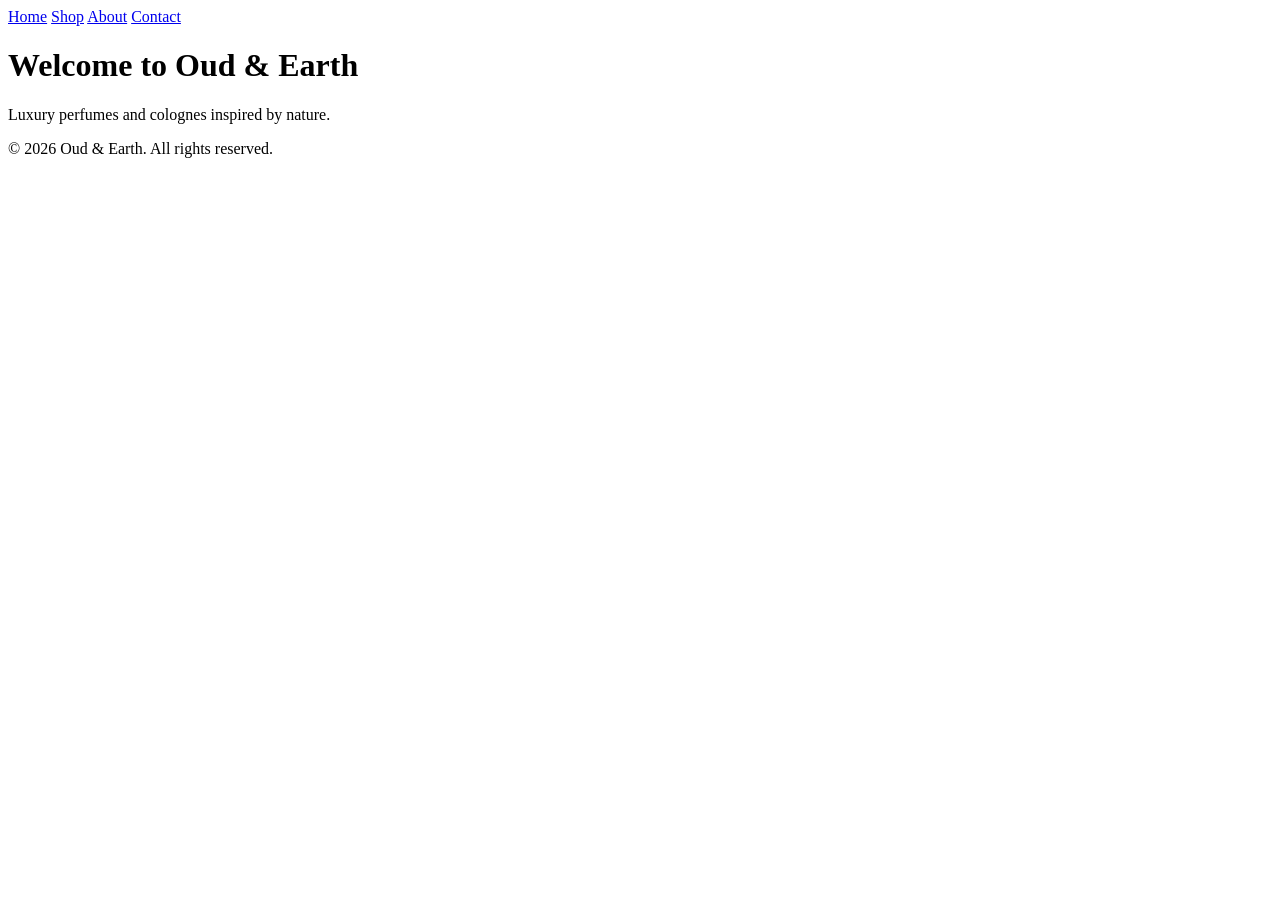
==== index.html @ ce4ffd70 "Add index.html skeleton" ====
<!DOCTYPE html>
<html lang="en">
<head>
  <meta charset="UTF-8" />
  <meta name="viewport" content="width=device-width, initial-scale=1.0"/>
  <title>Oud & Earth | Luxury Fragrances</title>
</head>
<body>

  <header>
    <nav>
      <a href="index.html">Home</a>
      <a href="shop.html">Shop</a>
      <a href="about.html">About</a>
      <a href="contact.html">Contact</a>
    </nav>
  </header>

  <main>
    <h1>Welcome to Oud & Earth</h1>
    <p>Luxury perfumes and colognes inspired by nature.</p>
  </main>

  <footer>
    <p>&copy; 2026 Oud & Earth. All rights reserved.</p>
  </footer>

</body>
</html>
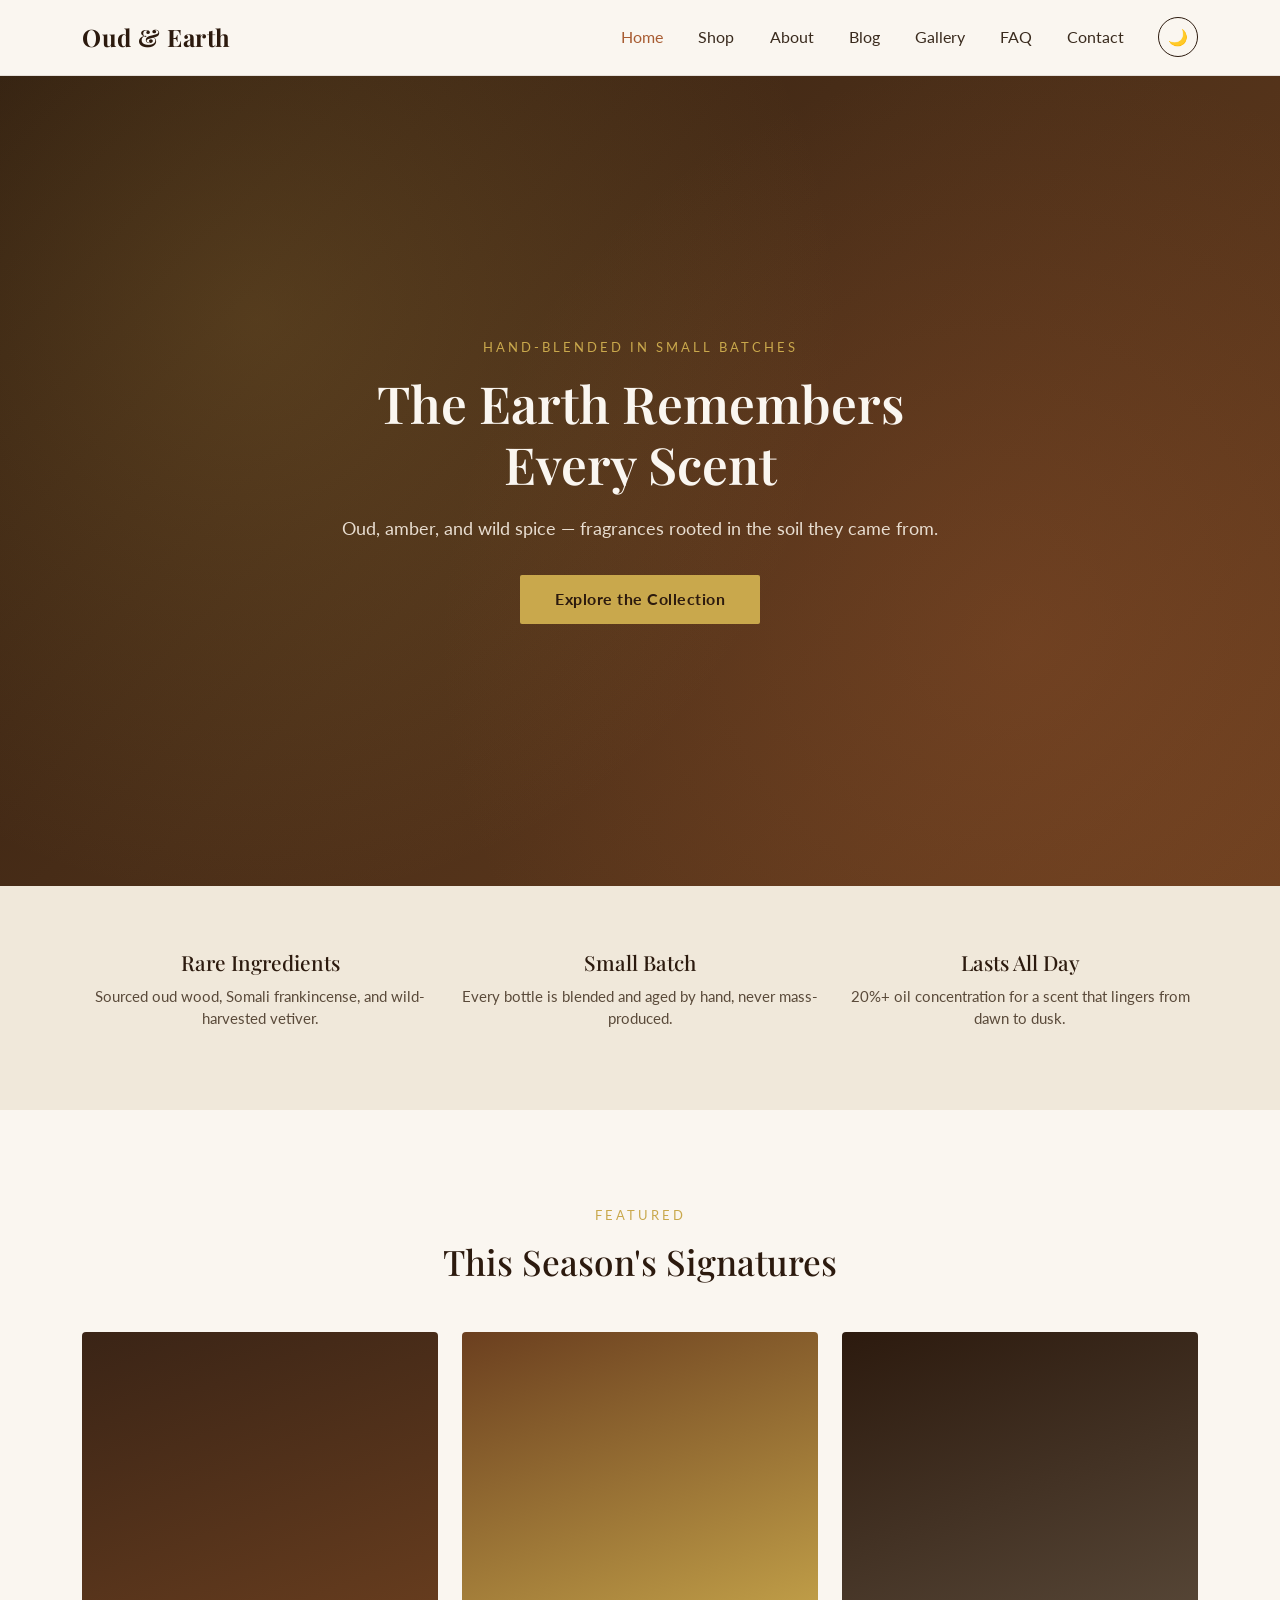
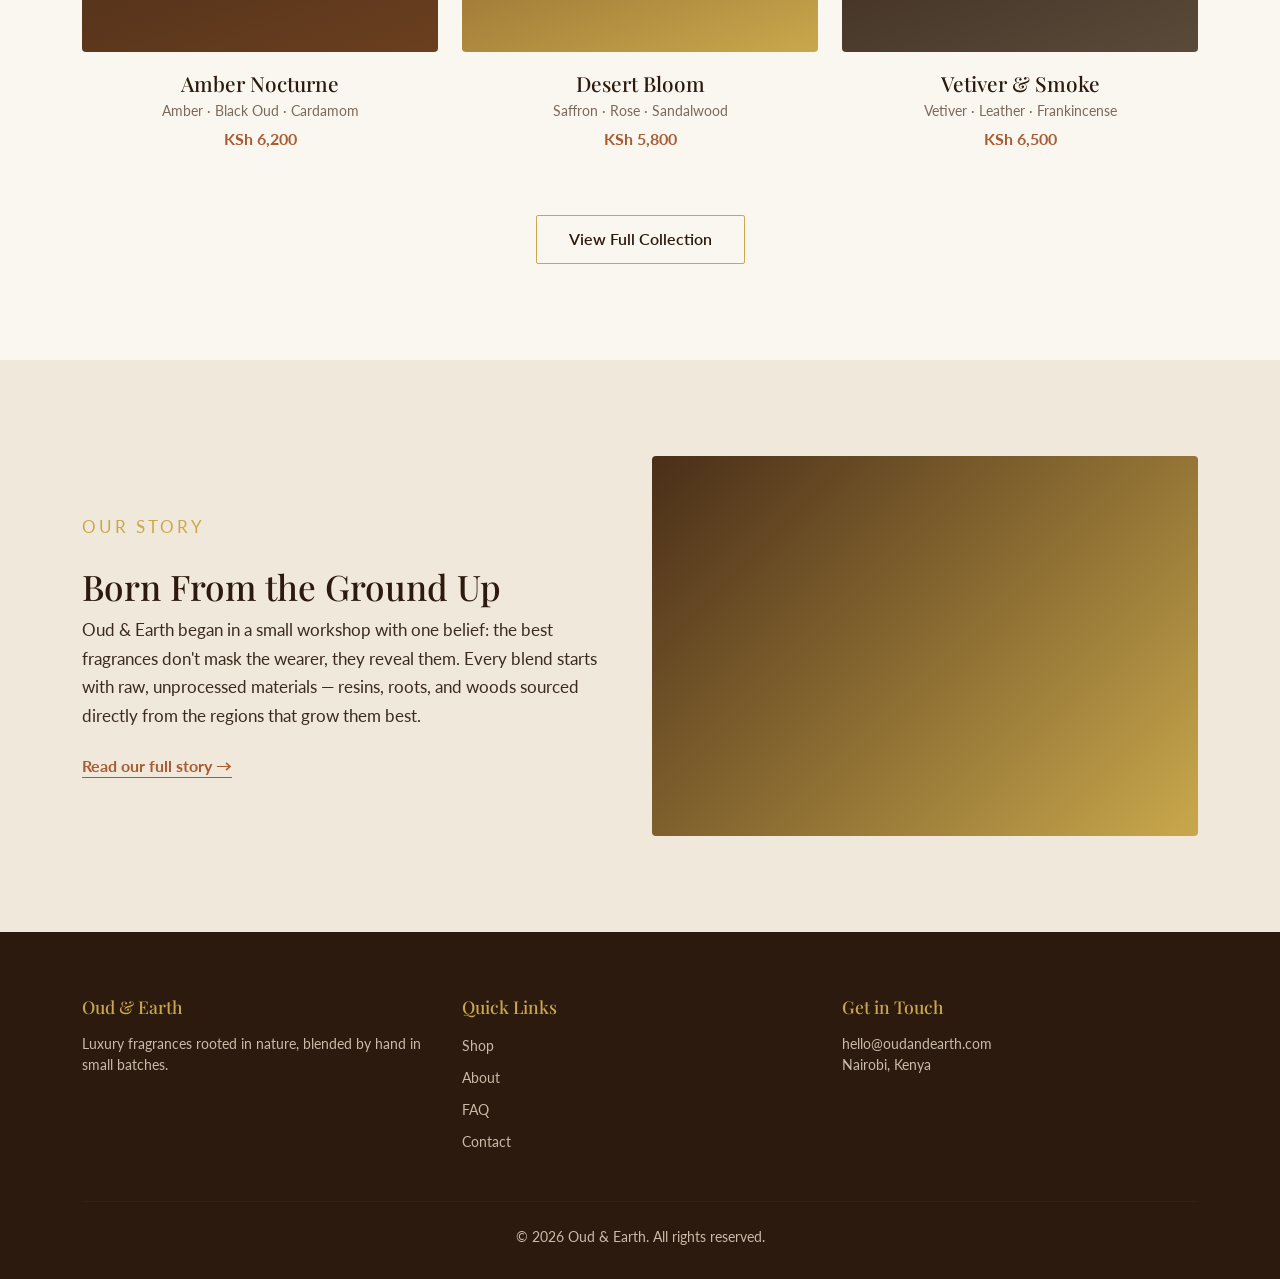
==== commit 9fd7c398: "Build home page hero, featured scents, and brand story sections" ====
--- a/index.html
+++ b/index.html
@@ -2,28 +2,160 @@
 <html lang="en">
 <head>
   <meta charset="UTF-8" />
-  <meta name="viewport" content="width=device-width, initial-scale=1.0"/>
-  <title>Oud & Earth | Luxury Fragrances</title>
+  <meta name="viewport" content="width=device-width, initial-scale=1.0" />
+  <title>Oud & Earth | Luxury Perfumes & Colognes</title>
+
+  <!-- Bootstrap 5 -->
+  <link href="https://cdnjs.cloudflare.com/ajax/libs/twitter-bootstrap/5.3.3/css/bootstrap.min.css" rel="stylesheet">
+
+  <!-- Google Fonts -->
+  <link rel="preconnect" href="https://fonts.googleapis.com">
+  <link href="https://fonts.googleapis.com/css2?family=Playfair+Display:wght@500;600;700&family=Lato:wght@300;400;700&display=swap" rel="stylesheet">
+
+  <!-- Custom CSS -->
+  <link rel="stylesheet" href="css/style.css">
 </head>
 <body>
 
-  <header>
-    <nav>
-      <a href="index.html">Home</a>
-      <a href="shop.html">Shop</a>
-      <a href="about.html">About</a>
-      <a href="contact.html">Contact</a>
-    </nav>
+  <!-- ===== NAVBAR ===== -->
+  <nav class="navbar navbar-expand-lg fixed-top" id="mainNav">
+    <div class="container">
+      <a class="navbar-brand" href="index.html">Oud &amp; Earth</a>
+      <button class="navbar-toggler" type="button" data-bs-toggle="collapse" data-bs-target="#navMenu" aria-label="Toggle navigation">
+        <span class="navbar-toggler-icon"></span>
+      </button>
+      <div class="collapse navbar-collapse" id="navMenu">
+        <ul class="navbar-nav ms-auto">
+          <li class="nav-item"><a class="nav-link active" href="index.html">Home</a></li>
+          <li class="nav-item"><a class="nav-link" href="shop.html">Shop</a></li>
+          <li class="nav-item"><a class="nav-link" href="about.html">About</a></li>
+          <li class="nav-item"><a class="nav-link" href="blog.html">Blog</a></li>
+          <li class="nav-item"><a class="nav-link" href="gallery.html">Gallery</a></li>
+          <li class="nav-item"><a class="nav-link" href="faq.html">FAQ</a></li>
+          <li class="nav-item"><a class="nav-link" href="contact.html">Contact</a></li>
+        </ul>
+        <button id="themeToggle" class="btn-theme ms-lg-3 mt-3 mt-lg-0" aria-label="Toggle dark mode">🌙</button>
+      </div>
+    </div>
+  </nav>
+
+  <!-- ===== HERO ===== -->
+  <header class="hero">
+    <div class="hero-overlay"></div>
+    <div class="container hero-content text-center">
+      <p class="eyebrow">Hand-blended in small batches</p>
+      <h1 class="hero-title">The Earth Remembers<br>Every Scent</h1>
+      <p class="hero-sub">Oud, amber, and wild spice — fragrances rooted in the soil they came from.</p>
+      <a href="shop.html" class="btn btn-gold">Explore the Collection</a>
+    </div>
   </header>
 
-  <main>
-    <h1>Welcome to Oud & Earth</h1>
-    <p>Luxury perfumes and colognes inspired by nature.</p>
-  </main>
+  <!-- ===== INTRO STRIP ===== -->
+  <section class="intro-strip">
+    <div class="container">
+      <div class="row text-center gy-4">
+        <div class="col-md-4">
+          <h3>Rare Ingredients</h3>
+          <p>Sourced oud wood, Somali frankincense, and wild-harvested vetiver.</p>
+        </div>
+        <div class="col-md-4">
+          <h3>Small Batch</h3>
+          <p>Every bottle is blended and aged by hand, never mass-produced.</p>
+        </div>
+        <div class="col-md-4">
+          <h3>Lasts All Day</h3>
+          <p>20%+ oil concentration for a scent that lingers from dawn to dusk.</p>
+        </div>
+      </div>
+    </div>
+  </section>
 
-  <footer>
-    <p>&copy; 2026 Oud & Earth. All rights reserved.</p>
+  <!-- ===== FEATURED SCENTS ===== -->
+  <section class="featured">
+    <div class="container">
+      <p class="eyebrow text-center">Featured</p>
+      <h2 class="section-title text-center mb-5">This Season's Signatures</h2>
+      <div class="row g-4">
+
+        <div class="col-md-4">
+          <div class="scent-card">
+            <div class="scent-image scent-1"></div>
+            <h4>Amber Nocturne</h4>
+            <p class="scent-notes">Amber · Black Oud · Cardamom</p>
+            <p class="price">KSh 6,200</p>
+          </div>
+        </div>
+
+        <div class="col-md-4">
+          <div class="scent-card">
+            <div class="scent-image scent-2"></div>
+            <h4>Desert Bloom</h4>
+            <p class="scent-notes">Saffron · Rose · Sandalwood</p>
+            <p class="price">KSh 5,800</p>
+          </div>
+        </div>
+
+        <div class="col-md-4">
+          <div class="scent-card">
+            <div class="scent-image scent-3"></div>
+            <h4>Vetiver & Smoke</h4>
+            <p class="scent-notes">Vetiver · Leather · Frankincense</p>
+            <p class="price">KSh 6,500</p>
+          </div>
+        </div>
+
+      </div>
+      <div class="text-center mt-5">
+        <a href="shop.html" class="btn btn-outline-gold">View Full Collection</a>
+      </div>
+    </div>
+  </section>
+
+  <!-- ===== BRAND STORY TEASER ===== -->
+  <section class="story">
+    <div class="container">
+      <div class="row align-items-center gy-4">
+        <div class="col-lg-6">
+          <p class="eyebrow">Our Story</p>
+          <h2 class="section-title">Born From the Ground Up</h2>
+          <p>Oud & Earth began in a small workshop with one belief: the best fragrances don't mask the wearer, they reveal them. Every blend starts with raw, unprocessed materials — resins, roots, and woods sourced directly from the regions that grow them best.</p>
+          <a href="about.html" class="link-gold">Read our full story &rarr;</a>
+        </div>
+        <div class="col-lg-6">
+          <div class="story-image"></div>
+        </div>
+      </div>
+    </div>
+  </section>
+
+  <!-- ===== FOOTER ===== -->
+  <footer class="site-footer">
+    <div class="container">
+      <div class="row gy-4">
+        <div class="col-md-4">
+          <h5>Oud &amp; Earth</h5>
+          <p>Luxury fragrances rooted in nature, blended by hand in small batches.</p>
+        </div>
+        <div class="col-md-4">
+          <h5>Quick Links</h5>
+          <ul class="footer-links">
+            <li><a href="shop.html">Shop</a></li>
+            <li><a href="about.html">About</a></li>
+            <li><a href="faq.html">FAQ</a></li>
+            <li><a href="contact.html">Contact</a></li>
+          </ul>
+        </div>
+        <div class="col-md-4">
+          <h5>Get in Touch</h5>
+          <p>hello@oudandearth.com<br>Nairobi, Kenya</p>
+        </div>
+      </div>
+      <hr>
+      <p class="text-center small mb-0">&copy; 2026 Oud &amp; Earth. All rights reserved.</p>
+    </div>
   </footer>
 
+  <script src="https://cdnjs.cloudflare.com/ajax/libs/twitter-bootstrap/5.3.3/js/bootstrap.bundle.min.js"></script>
+  <script src="js/main.js"></script>
 </body>
 </html>
--- a/css/style.css
+++ b/css/style.css
@@ -0,0 +1,325 @@
+/* ============================
+   OUD & EARTH — CUSTOM STYLES
+   ============================ */
+
+:root {
+  --color-bg: #FAF6F0;
+  --color-dark: #2C1A0E;
+  --color-gold: #C9A84C;
+  --color-terracotta: #A85C32;
+  --color-text: #3A2B1E;
+  --font-display: 'Playfair Display', serif;
+  --font-body: 'Lato', sans-serif;
+}
+
+* {
+  box-sizing: border-box;
+}
+
+body {
+  font-family: var(--font-body);
+  color: var(--color-text);
+  background-color: var(--color-bg);
+  margin: 0;
+  padding-top: 76px;
+}
+
+h1, h2, h3, h4, h5 {
+  font-family: var(--font-display);
+  color: var(--color-dark);
+}
+
+a {
+  text-decoration: none;
+}
+
+/* ===== NAVBAR ===== */
+#mainNav {
+  background-color: var(--color-bg);
+  border-bottom: 1px solid rgba(44, 26, 14, 0.1);
+  padding: 0.9rem 0;
+  transition: background-color 0.3s ease;
+}
+
+.navbar-brand {
+  font-family: var(--font-display);
+  font-size: 1.5rem;
+  font-weight: 700;
+  color: var(--color-dark) !important;
+  letter-spacing: 0.5px;
+}
+
+.nav-link {
+  font-family: var(--font-body);
+  color: var(--color-text) !important;
+  font-weight: 400;
+  margin: 0 0.6rem;
+  position: relative;
+}
+
+.nav-link.active,
+.nav-link:hover {
+  color: var(--color-terracotta) !important;
+}
+
+.btn-theme {
+  background: none;
+  border: 1px solid var(--color-dark);
+  border-radius: 50px;
+  width: 40px;
+  height: 40px;
+  cursor: pointer;
+  font-size: 1rem;
+}
+
+/* ===== HERO ===== */
+.hero {
+  position: relative;
+  min-height: 90vh;
+  display: flex;
+  align-items: center;
+  justify-content: center;
+  background: linear-gradient(135deg, #2C1A0E 0%, #4A2E18 45%, #6B3F1F 100%);
+  overflow: hidden;
+}
+
+.hero-overlay {
+  position: absolute;
+  inset: 0;
+  background:
+    radial-gradient(circle at 20% 30%, rgba(201, 168, 76, 0.18), transparent 50%),
+    radial-gradient(circle at 80% 70%, rgba(168, 92, 50, 0.25), transparent 50%);
+}
+
+.hero-content {
+  position: relative;
+  z-index: 2;
+  padding: 2rem 1rem;
+  max-width: 800px;
+}
+
+.eyebrow {
+  font-family: var(--font-body);
+  text-transform: uppercase;
+  letter-spacing: 3px;
+  font-size: 0.8rem;
+  color: var(--color-gold);
+  margin-bottom: 1rem;
+}
+
+.hero-title {
+  font-size: 3.2rem;
+  font-weight: 600;
+  color: #FAF6F0;
+  line-height: 1.2;
+  margin-bottom: 1.2rem;
+}
+
+.hero-sub {
+  font-size: 1.15rem;
+  color: #E8DDD0;
+  margin-bottom: 2rem;
+}
+
+.btn-gold {
+  background-color: var(--color-gold);
+  color: var(--color-dark);
+  font-weight: 700;
+  padding: 0.8rem 2.2rem;
+  border-radius: 2px;
+  border: none;
+  letter-spacing: 0.5px;
+  transition: all 0.3s ease;
+}
+
+.btn-gold:hover {
+  background-color: #b8943f;
+  color: var(--color-dark);
+  transform: translateY(-2px);
+}
+
+.btn-outline-gold {
+  border: 1.5px solid var(--color-gold);
+  color: var(--color-dark);
+  font-weight: 600;
+  padding: 0.7rem 2rem;
+  border-radius: 2px;
+  transition: all 0.3s ease;
+}
+
+.btn-outline-gold:hover {
+  background-color: var(--color-gold);
+  color: var(--color-dark);
+}
+
+/* ===== INTRO STRIP ===== */
+.intro-strip {
+  background-color: #F0E8DA;
+  padding: 4rem 0;
+}
+
+.intro-strip h3 {
+  font-size: 1.3rem;
+  margin-bottom: 0.6rem;
+}
+
+.intro-strip p {
+  font-size: 0.95rem;
+  color: #5A4A3A;
+}
+
+/* ===== FEATURED SCENTS ===== */
+.featured {
+  padding: 6rem 0;
+}
+
+.section-title {
+  font-size: 2.2rem;
+}
+
+.scent-card {
+  text-align: center;
+  transition: transform 0.3s ease;
+}
+
+.scent-card:hover {
+  transform: translateY(-6px);
+}
+
+.scent-image {
+  height: 320px;
+  border-radius: 4px;
+  margin-bottom: 1.2rem;
+  background-size: cover;
+  background-position: center;
+}
+
+.scent-1 { background: linear-gradient(160deg, #3A2416, #6B3F1F); }
+.scent-2 { background: linear-gradient(160deg, #6B3F1F, #C9A84C); }
+.scent-3 { background: linear-gradient(160deg, #2C1A0E, #5A4A3A); }
+
+.scent-card h4 {
+  font-size: 1.3rem;
+  margin-bottom: 0.3rem;
+}
+
+.scent-notes {
+  font-size: 0.85rem;
+  color: #7A6A5A;
+  margin-bottom: 0.4rem;
+}
+
+.price {
+  font-weight: 700;
+  color: var(--color-terracotta);
+}
+
+/* ===== STORY SECTION ===== */
+.story {
+  background-color: #F0E8DA;
+  padding: 6rem 0;
+}
+
+.story p {
+  font-size: 1.05rem;
+  line-height: 1.7;
+  margin-bottom: 1.5rem;
+}
+
+.story-image {
+  height: 380px;
+  border-radius: 4px;
+  background: linear-gradient(135deg, #4A2E18, #C9A84C);
+}
+
+.link-gold {
+  color: var(--color-terracotta);
+  font-weight: 700;
+  border-bottom: 1px solid var(--color-terracotta);
+  padding-bottom: 2px;
+}
+
+/* ===== FOOTER ===== */
+.site-footer {
+  background-color: var(--color-dark);
+  color: #E8DDD0;
+  padding: 4rem 0 2rem;
+}
+
+.site-footer h5 {
+  color: var(--color-gold);
+  font-size: 1.1rem;
+  margin-bottom: 1rem;
+}
+
+.site-footer p {
+  font-size: 0.9rem;
+  color: #C9BBA8;
+}
+
+.footer-links {
+  list-style: none;
+  padding: 0;
+}
+
+.footer-links li {
+  margin-bottom: 0.5rem;
+}
+
+.footer-links a {
+  color: #C9BBA8;
+  font-size: 0.9rem;
+}
+
+.footer-links a:hover {
+  color: var(--color-gold);
+}
+
+.site-footer hr {
+  border-color: rgba(255, 255, 255, 0.1);
+  margin: 2rem 0 1.5rem;
+}
+
+/* ===== DARK MODE ===== */
+body.dark-mode {
+  background-color: #1C120A;
+  color: #E8DDD0;
+}
+
+body.dark-mode #mainNav {
+  background-color: #1C120A;
+  border-bottom-color: rgba(255, 255, 255, 0.08);
+}
+
+body.dark-mode .navbar-brand,
+body.dark-mode .nav-link {
+  color: #E8DDD0 !important;
+}
+
+body.dark-mode .intro-strip,
+body.dark-mode .story {
+  background-color: #271A10;
+}
+
+body.dark-mode h1, body.dark-mode h2, body.dark-mode h3, body.dark-mode h4 {
+  color: #F4ECE0;
+}
+
+body.dark-mode .intro-strip p,
+body.dark-mode .scent-notes,
+body.dark-mode .story p {
+  color: #B8A992;
+}
+
+/* ===== RESPONSIVE ===== */
+@media (max-width: 768px) {
+  .hero-title {
+    font-size: 2.2rem;
+  }
+  .featured, .story {
+    padding: 3.5rem 0;
+  }
+  .story-image {
+    height: 260px;
+  }
+}
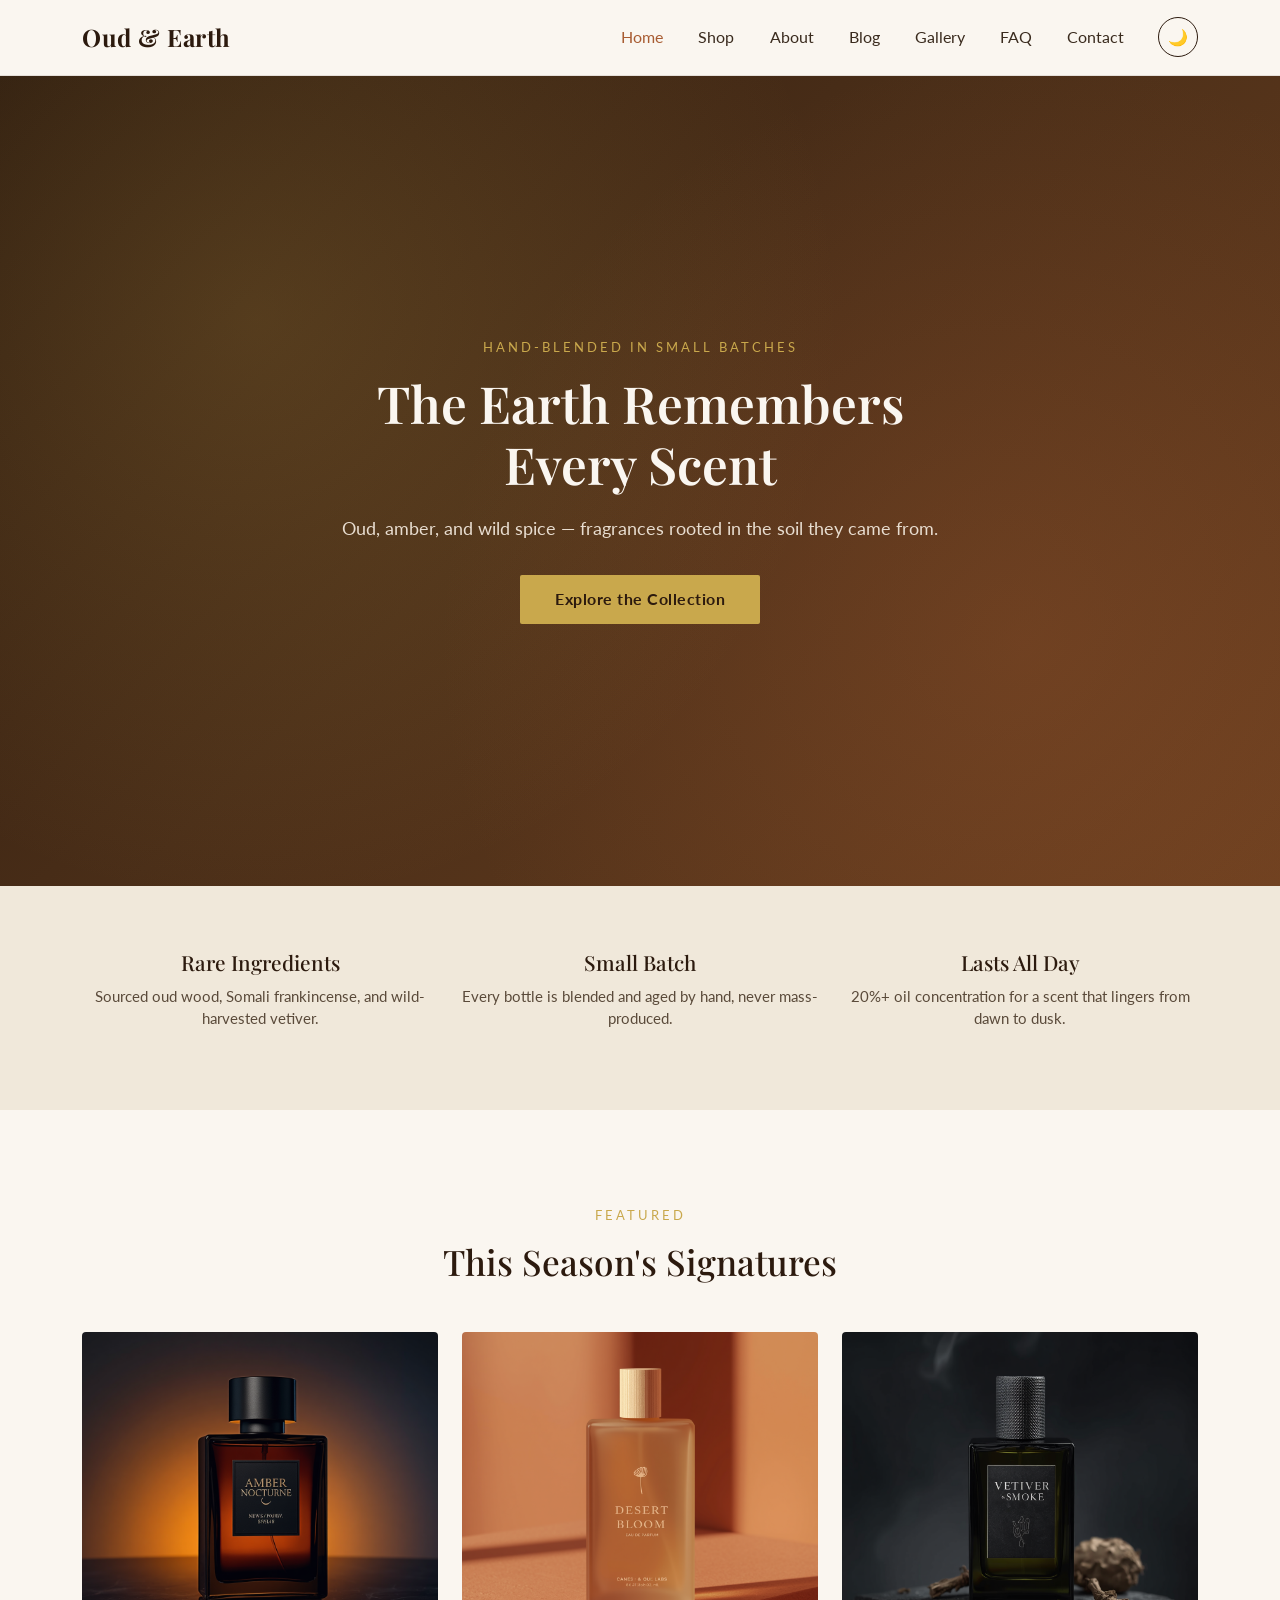
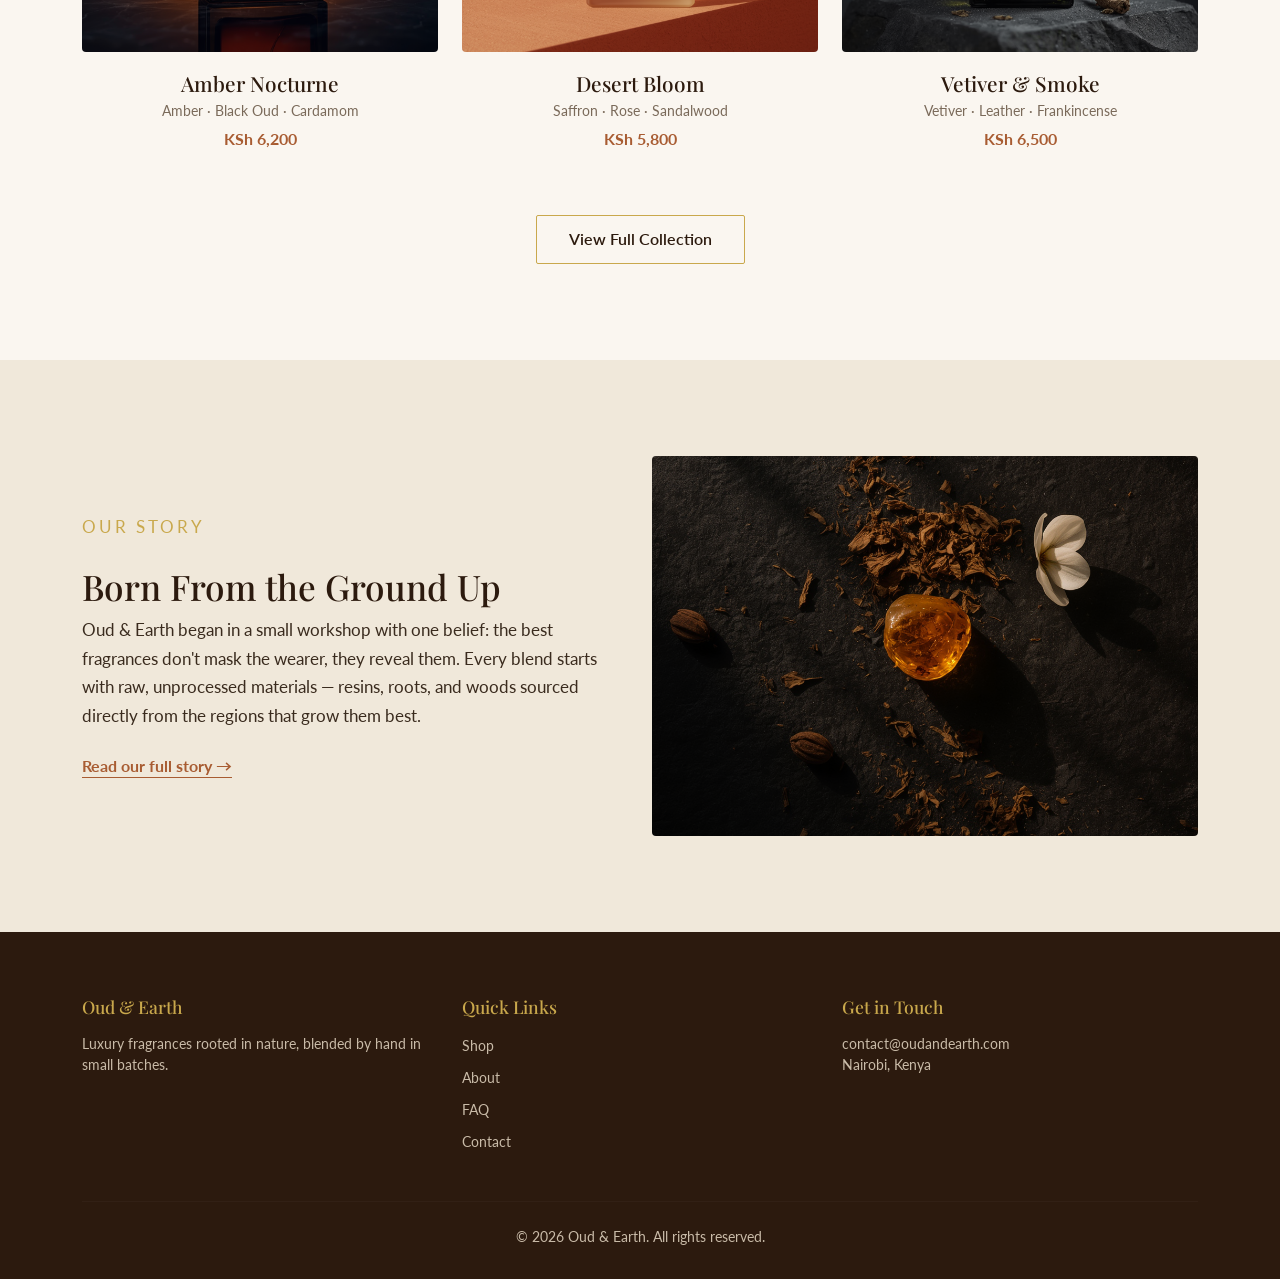
==== commit 79e31da8: "Update footer contact details across all pages" ====
--- a/index.html
+++ b/index.html
@@ -4,8 +4,9 @@
   <meta charset="UTF-8" />
   <meta name="viewport" content="width=device-width, initial-scale=1.0" />
   <title>Oud & Earth | Luxury Perfumes & Colognes</title>
-
-  <!-- Bootstrap 5 -->
+  <link rel="icon" href="data:image/svg+xml,<svg xmlns=%22http://www.w3.org/2000/svg%22 viewBox=%220 0 100 100%22><text y=%22.9em%22 font-size=%2290%22>🌿</text></svg>">
+ 
+<!-- Bootstrap 5 -->
   <link href="https://cdnjs.cloudflare.com/ajax/libs/twitter-bootstrap/5.3.3/css/bootstrap.min.css" rel="stylesheet">
 
   <!-- Google Fonts -->
@@ -147,7 +148,7 @@
         </div>
         <div class="col-md-4">
           <h5>Get in Touch</h5>
-          <p>hello@oudandearth.com<br>Nairobi, Kenya</p>
+          <p>contact@oudandearth.com<br>Nairobi, Kenya</p>
         </div>
       </div>
       <hr>
--- a/css/style.css
+++ b/css/style.css
@@ -177,6 +177,12 @@
   font-size: 2.2rem;
 }
 
+.scent-card-link {
+  text-decoration: none;
+  color: inherit;
+  display: block;
+}
+
 .scent-card {
   text-align: center;
   transition: transform 0.3s ease;
@@ -194,9 +200,9 @@
   background-position: center;
 }
 
-.scent-1 { background: linear-gradient(160deg, #3A2416, #6B3F1F); }
-.scent-2 { background: linear-gradient(160deg, #6B3F1F, #C9A84C); }
-.scent-3 { background: linear-gradient(160deg, #2C1A0E, #5A4A3A); }
+.scent-1 { background-image: url('../assets/images/amber-nocturne.png');background-size: cover; background-position: center; }
+.scent-2 { background-image: url('../assets/images/desert-bloom.png');background-size: cover; background-position: center; }
+.scent-3 { background-image: url('../assets/images/vetiver-smoke.png');background-size: cover; background-position: center; }
 
 .scent-card h4 {
   font-size: 1.3rem;
@@ -229,7 +235,9 @@
 .story-image {
   height: 380px;
   border-radius: 4px;
-  background: linear-gradient(135deg, #4A2E18, #C9A84C);
+  background-image: url('../assets/images/our-story.jpg');
+  background-size: cover;
+  background-position: center;
 }
 
 .link-gold {
@@ -311,6 +319,654 @@
   color: #B8A992;
 }
 
+/* ===== PAGE HEADER (About, Shop, etc.) ===== */
+.page-header {
+  background: linear-gradient(135deg, #2C1A0E 0%, #4A2E18 100%);
+  padding: 7rem 0 4rem;
+}
+
+.page-header .eyebrow {
+  color: var(--color-gold);
+}
+
+.page-title {
+  color: #FAF6F0;
+  font-size: 2.6rem;
+}
+
+/* ===== ABOUT PAGE ===== */
+.about-section,
+.process-section {
+  padding: 5rem 0;
+}
+
+.about-section p,
+.process-section p {
+  font-size: 1.05rem;
+  line-height: 1.7;
+  margin-bottom: 1.3rem;
+}
+
+.about-image {
+  height: 380px;
+  border-radius: 4px;
+}
+
+.about-image-1 {
+  background-image: url('../assets/images/about-workshop.jpg');
+  background-size: cover;
+  background-position: center;
+}
+
+.about-image-2 {
+  background-image: url('../assets/images/about-process.jpg');
+  background-size: cover;
+  background-position: center;
+}
+
+.values-section {
+  background-color: #F0E8DA;
+  padding: 5rem 0;
+}
+
+.value-card {
+  background-color: var(--color-bg);
+  padding: 2.5rem 1.8rem;
+  border-radius: 4px;
+  height: 100%;
+  text-align: center;
+  box-shadow: 0 4px 16px rgba(44, 26, 14, 0.06);
+}
+
+.value-icon {
+  font-size: 2.2rem;
+  margin-bottom: 1rem;
+}
+
+.value-card h4 {
+  font-size: 1.2rem;
+  margin-bottom: 0.7rem;
+}
+
+.value-card p {
+  font-size: 0.92rem;
+  color: #5A4A3A;
+}
+
+.team-section {
+  padding: 5rem 0;
+}
+
+.team-photo {
+  width: 150px;
+  height: 150px;
+  border-radius: 50%;
+  margin: 0 auto 1.2rem;
+}
+
+.team-photo-1 { background: linear-gradient(135deg, #C9A84C, #6B3F1F); }
+.team-photo-2 { background: linear-gradient(135deg, #A85C32, #2C1A0E); }
+.team-photo-3 { background: linear-gradient(135deg, #6B3F1F, #A85C32); }
+
+.team-card h5 {
+  font-size: 1.1rem;
+  margin-bottom: 0.2rem;
+}
+
+.team-role {
+  font-size: 0.88rem;
+  color: #7A6A5A;
+}
+
+.about-cta {
+  background-color: #F0E8DA;
+  padding: 5rem 0;
+}
+
+body.dark-mode .page-header {
+  background: linear-gradient(135deg, #15100A 0%, #2C1A0E 100%);
+}
+
+body.dark-mode .values-section,
+body.dark-mode .about-cta {
+  background-color: #271A10;
+}
+
+body.dark-mode .value-card {
+  background-color: #2C1A0E;
+}
+
+body.dark-mode .value-card p,
+body.dark-mode .team-role {
+  color: #B8A992;
+}
+
+/* ===== CONTACT PAGE ===== */
+.contact-section {
+  padding: 5rem 0;
+}
+
+.contact-info-item {
+  margin-bottom: 2rem;
+}
+
+.contact-info-item h5 {
+  font-size: 1rem;
+  margin-bottom: 0.4rem;
+}
+
+.contact-info-item p {
+  font-size: 0.95rem;
+  color: #5A4A3A;
+  margin: 0;
+}
+
+.form-label {
+  font-weight: 600;
+  font-size: 0.9rem;
+  color: var(--color-dark);
+}
+
+.optional {
+  font-weight: 400;
+  color: #9A8A78;
+  font-size: 0.82rem;
+}
+
+.form-control,
+.form-select {
+  border: 1px solid #D9CCB8;
+  border-radius: 3px;
+  padding: 0.65rem 0.9rem;
+  font-family: var(--font-body);
+}
+
+.form-control:focus,
+.form-select:focus {
+  border-color: var(--color-gold);
+  box-shadow: 0 0 0 3px rgba(201, 168, 76, 0.2);
+}
+
+.form-control.is-invalid,
+.form-select.is-invalid {
+  border-color: #B23A2F;
+}
+
+.error-message {
+  color: #B23A2F;
+  font-size: 0.82rem;
+  margin-top: 0.3rem;
+  min-height: 1.1rem;
+}
+
+.form-success {
+  display: none;
+  margin-top: 1.5rem;
+  padding: 1rem 1.3rem;
+  background-color: #E5F0DF;
+  border: 1px solid #8FB07C;
+  border-radius: 4px;
+  color: #355C28;
+  font-size: 0.95rem;
+}
+
+.map-section {
+  height: 0;
+}
+
+.map-placeholder {
+  height: 280px;
+  background: linear-gradient(135deg, #4A2E18, #A85C32);
+  display: flex;
+  align-items: center;
+  justify-content: center;
+  color: #FAF6F0;
+  font-size: 1.1rem;
+  font-weight: 600;
+}
+
+body.dark-mode .contact-info-item p {
+  color: #B8A992;
+}
+
+body.dark-mode .form-control,
+body.dark-mode .form-select {
+  background-color: #2C1A0E;
+  border-color: #4A3A2A;
+  color: #E8DDD0;
+}
+
+/* ===== SHOP PAGE ===== */
+.shop-section {
+  padding: 5rem 0;
+}
+
+.filter-bar {
+  display: flex;
+  justify-content: center;
+  gap: 0.8rem;
+  flex-wrap: wrap;
+}
+
+.filter-btn {
+  background: none;
+  border: 1px solid #D9CCB8;
+  color: var(--color-text);
+  padding: 0.5rem 1.5rem;
+  border-radius: 30px;
+  font-family: var(--font-body);
+  font-size: 0.9rem;
+  cursor: pointer;
+  transition: all 0.25s ease;
+}
+
+.filter-btn:hover {
+  border-color: var(--color-gold);
+  color: var(--color-terracotta);
+}
+
+.filter-btn.active {
+  background-color: var(--color-dark);
+  border-color: var(--color-dark);
+  color: #FAF6F0;
+}
+
+.scent-4 { background-image: url('../assets/images/iron-cedar.png'); background-size: cover; background-position: center; }
+.scent-5 { background-image: url('../assets/images/jasmine-veil.png'); background-size: cover; background-position: center; }
+.scent-6 { background-image: url('../assets/images/wild-frankincense.png'); background-size: cover; background-position: center; }
+
+#noResults {
+  color: #7A6A5A;
+  font-style: italic;
+}
+
+body.dark-mode .filter-btn {
+  border-color: #4A3A2A;
+  color: #E8DDD0;
+}
+
+body.dark-mode .filter-btn.active {
+  background-color: var(--color-gold);
+  border-color: var(--color-gold);
+  color: #2C1A0E;
+}
+
+/* ===== PRODUCT DETAIL PAGE ===== */
+.breadcrumb-bar {
+  background-color: #F0E8DA;
+  padding: 1rem 0;
+  font-size: 0.88rem;
+  margin-top: 76px;
+}
+
+.breadcrumb-bar a {
+  color: #7A6A5A;
+}
+
+.breadcrumb-bar a:hover {
+  color: var(--color-terracotta);
+}
+
+.breadcrumb-bar span {
+  color: var(--color-dark);
+  font-weight: 600;
+}
+
+.product-detail {
+  padding: 4rem 0;
+}
+
+.product-detail-image {
+  height: 460px;
+  border-radius: 4px;
+  background-size: cover;
+  background-position: center;
+  background-image: url('../assets/images/amber-nocturne.png');
+}
+
+.product-title {
+  font-size: 2.4rem;
+  margin-bottom: 0.5rem;
+}
+
+.product-price {
+  font-size: 1.4rem;
+  font-weight: 700;
+  color: var(--color-terracotta);
+  margin-bottom: 1.5rem;
+}
+
+.product-description {
+  font-size: 1.02rem;
+  line-height: 1.7;
+  color: #5A4A3A;
+  margin-bottom: 2rem;
+}
+
+.notes-table {
+  border-top: 1px solid #E2D5C0;
+}
+
+.notes-row {
+  display: flex;
+  justify-content: space-between;
+  padding: 0.8rem 0;
+  border-bottom: 1px solid #E2D5C0;
+  font-size: 0.95rem;
+}
+
+.notes-label {
+  font-weight: 600;
+  color: var(--color-dark);
+}
+
+.related-section {
+  background-color: #F0E8DA;
+  padding: 5rem 0;
+}
+
+body.dark-mode .breadcrumb-bar {
+  background-color: #271A10;
+}
+
+body.dark-mode .breadcrumb-bar span {
+  color: #F4ECE0;
+}
+
+body.dark-mode .product-description {
+  color: #B8A992;
+}
+
+body.dark-mode .notes-table,
+body.dark-mode .notes-row {
+  border-color: #4A3A2A;
+}
+
+body.dark-mode .notes-label {
+  color: #F4ECE0;
+}
+
+body.dark-mode .related-section {
+  background-color: #271A10;
+}
+
+/* ===== BLOG PAGE ===== */
+.featured-post-section {
+  padding: 5rem 0;
+}
+ 
+.featured-post-section p {
+  font-size: 1.05rem;
+  line-height: 1.7;
+  margin-bottom: 1.3rem;
+  color: #5A4A3A;
+}
+ 
+.blog-image {
+  height: 320px;
+  border-radius: 4px;
+}
+ 
+.blog-image-1 { background-image: url('../assets/images/blog-featured.jpg'); background-size: cover; background-position: center; }
+.blog-image-2 { background-image: url('../assets/images/blog-2.jpg'); background-size: cover; background-position: center; }
+.blog-image-3 { background-image: url('../assets/images/blog-3.jpg'); background-size: cover; background-position: center; }
+.blog-image-4 { background-image: url('../assets/images/blog-4.jpg'); background-size: cover; background-position: center; }
+.blog-image-5 { background-image: url('../assets/images/blog-5.jpg'); background-size: cover; background-position: center; }
+.blog-image-6 { background-image: url('../assets/images/blog-6.jpg'); background-size: cover; background-position: center; }
+ 
+.blog-grid-section {
+  background-color: #F0E8DA;
+  padding: 5rem 0;
+}
+ 
+.blog-card {
+  background-color: var(--color-bg);
+  border-radius: 4px;
+  overflow: hidden;
+  padding-bottom: 1.5rem;
+  height: 100%;
+}
+ 
+.blog-card .blog-image {
+  height: 200px;
+  border-radius: 4px 4px 0 0;
+  margin-bottom: 1rem;
+}
+ 
+.blog-card h4 {
+  font-size: 1.15rem;
+  padding: 0 1.3rem;
+  margin-bottom: 0.6rem;
+}
+ 
+.blog-card p {
+  font-size: 0.92rem;
+  color: #5A4A3A;
+  padding: 0 1.3rem;
+}
+ 
+.blog-date {
+  font-size: 0.78rem;
+  text-transform: uppercase;
+  letter-spacing: 1px;
+  color: var(--color-gold);
+  padding: 0 1.3rem;
+  margin-bottom: 0.4rem;
+}
+ 
+.blog-card .link-gold {
+  padding: 0 1.3rem;
+  display: inline-block;
+}
+ 
+body.dark-mode .featured-post-section p {
+  color: #B8A992;
+}
+ 
+body.dark-mode .blog-grid-section {
+  background-color: #271A10;
+}
+ 
+body.dark-mode .blog-card {
+  background-color: #2C1A0E;
+}
+ 
+body.dark-mode .blog-card p {
+  color: #B8A992;
+}
+
+/* ===== GALLERY PAGE ===== */
+.gallery-section {
+  padding: 5rem 0;
+}
+ 
+.gallery-grid {
+  display: grid;
+  grid-template-columns: repeat(4, 1fr);
+  gap: 1.2rem;
+}
+ 
+.gallery-item {
+  position: relative;
+  border-radius: 4px;
+  overflow: hidden;
+  cursor: pointer;
+}
+ 
+.gallery-large {
+  grid-column: span 2;
+  grid-row: span 2;
+}
+ 
+.gallery-image {
+  width: 100%;
+  height: 220px;
+  background-size: cover;
+  background-position: center;
+  transition: transform 0.4s ease;
+}
+ 
+.gallery-large .gallery-image {
+  height: 100%;
+}
+ 
+.gallery-item:hover .gallery-image {
+  transform: scale(1.06);
+}
+ 
+.gallery-img-1 { background-image: url('../assets/images/gallery-1.jpg'); background-size: cover; background-position: center; }
+.gallery-img-2 { background-image: url('../assets/images/gallery-2.jpg'); background-size: cover; background-position: center; }
+.gallery-img-3 { background-image: url('../assets/images/gallery-3.jpg'); background-size: cover; background-position: center; }
+.gallery-img-4 { background-image: url('../assets/images/gallery-4.jpg'); background-size: cover; background-position: center; }
+.gallery-img-5 { background-image: url('../assets/images/gallery-5.jpg'); background-size: cover; background-position: center; }
+.gallery-img-6 { background-image: url('../assets/images/gallery-6.jpg'); background-size: cover; background-position: center; }
+ 
+.gallery-caption {
+  position: absolute;
+  bottom: 0;
+  left: 0;
+  right: 0;
+  padding: 0.8rem 1rem;
+  background: linear-gradient(to top, rgba(0,0,0,0.65), transparent);
+  color: #FAF6F0;
+  font-size: 0.85rem;
+  opacity: 0;
+  transition: opacity 0.3s ease;
+}
+ 
+.gallery-item:hover .gallery-caption,
+.gallery-item:focus .gallery-caption {
+  opacity: 1;
+}
+ 
+/* Lightbox */
+.lightbox {
+  display: none;
+  position: fixed;
+  inset: 0;
+  background: rgba(20, 12, 7, 0.92);
+  z-index: 1050;
+  align-items: center;
+  justify-content: center;
+  flex-direction: column;
+  padding: 2rem;
+}
+ 
+.lightbox.open {
+  display: flex;
+}
+ 
+.lightbox-image {
+  width: 100%;
+  max-width: 700px;
+  height: 60vh;
+  border-radius: 4px;
+  background-size: cover;
+  background-position: center;
+}
+ 
+.lightbox-caption {
+  color: #FAF6F0;
+  margin-top: 1rem;
+  font-size: 1rem;
+}
+ 
+.lightbox-close {
+  position: absolute;
+  top: 2rem;
+  right: 2rem;
+  background: none;
+  border: none;
+  color: #FAF6F0;
+  font-size: 2.2rem;
+  line-height: 1;
+  cursor: pointer;
+}
+
+
+/* ===== FAQ PAGE ===== */
+.faq-section {
+  padding: 5rem 0;
+}
+ 
+.faq-section .eyebrow {
+  margin-top: 1rem;
+  margin-bottom: 0.8rem;
+}
+ 
+.accordion-item {
+  border: none;
+  border-bottom: 1px solid #E2D5C0;
+  background-color: transparent;
+}
+ 
+.accordion-button {
+  font-family: var(--font-display);
+  font-size: 1.05rem;
+  color: var(--color-dark);
+  background-color: transparent;
+  padding: 1.2rem 0;
+  box-shadow: none;
+}
+ 
+.accordion-button:not(.collapsed) {
+  color: var(--color-terracotta);
+  background-color: transparent;
+  box-shadow: none;
+}
+ 
+.accordion-button:focus {
+  box-shadow: none;
+  border-color: transparent;
+}
+ 
+.accordion-button::after {
+  background-size: 1.1rem;
+}
+ 
+.accordion-body {
+  padding: 0 0 1.5rem 0;
+  font-size: 0.96rem;
+  line-height: 1.7;
+  color: #5A4A3A;
+}
+ 
+.faq-cta {
+  background-color: #F0E8DA;
+  padding: 3rem 2rem;
+  border-radius: 4px;
+  margin-top: 2rem;
+}
+ 
+.faq-cta p {
+  color: #5A4A3A;
+  margin-bottom: 1.5rem;
+}
+ 
+body.dark-mode .accordion-item {
+  border-bottom-color: #4A3A2A;
+}
+ 
+body.dark-mode .accordion-button {
+  color: #F4ECE0;
+}
+ 
+body.dark-mode .accordion-button:not(.collapsed) {
+  color: var(--color-gold);
+}
+ 
+body.dark-mode .accordion-body {
+  color: #B8A992;
+}
+ 
+body.dark-mode .faq-cta {
+  background-color: #271A10;
+}
+ 
+body.dark-mode .faq-cta p {
+  color: #B8A992;
+}
+ 
 /* ===== RESPONSIVE ===== */
 @media (max-width: 768px) {
   .hero-title {
@@ -322,4 +978,24 @@
   .story-image {
     height: 260px;
   }
-}+  .gallery-grid {
+    grid-template-columns: repeat(2, 1fr);
+  }
+  .gallery-large {
+    grid-column: span 2;
+    grid-row: span 1;
+  }
+}
+
+/* ===== RESPONSIVE ===== */
+@media (max-width: 768px) {
+  .hero-title {
+    font-size: 2.2rem;
+  }
+  .featured, .story {
+    padding: 3.5rem 0;
+  }
+  .story-image {
+    height: 260px;
+  }
+}
